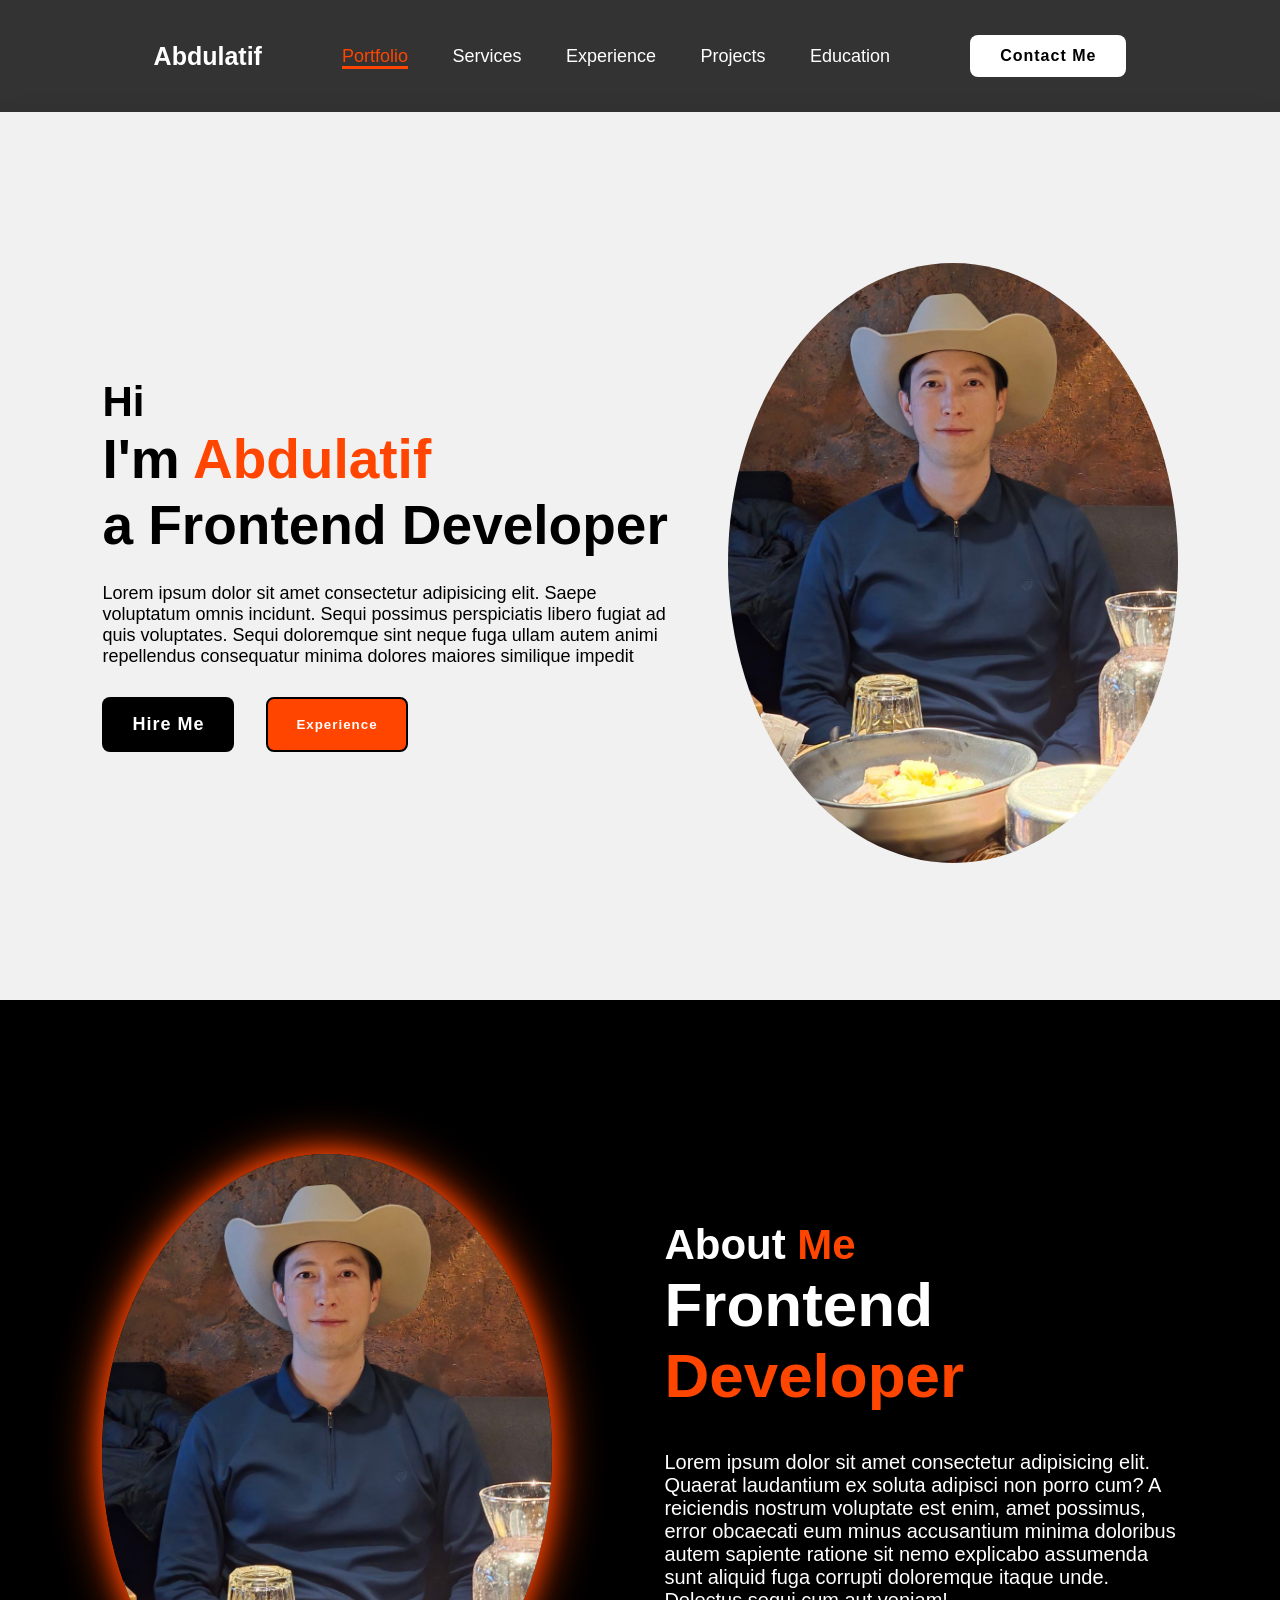
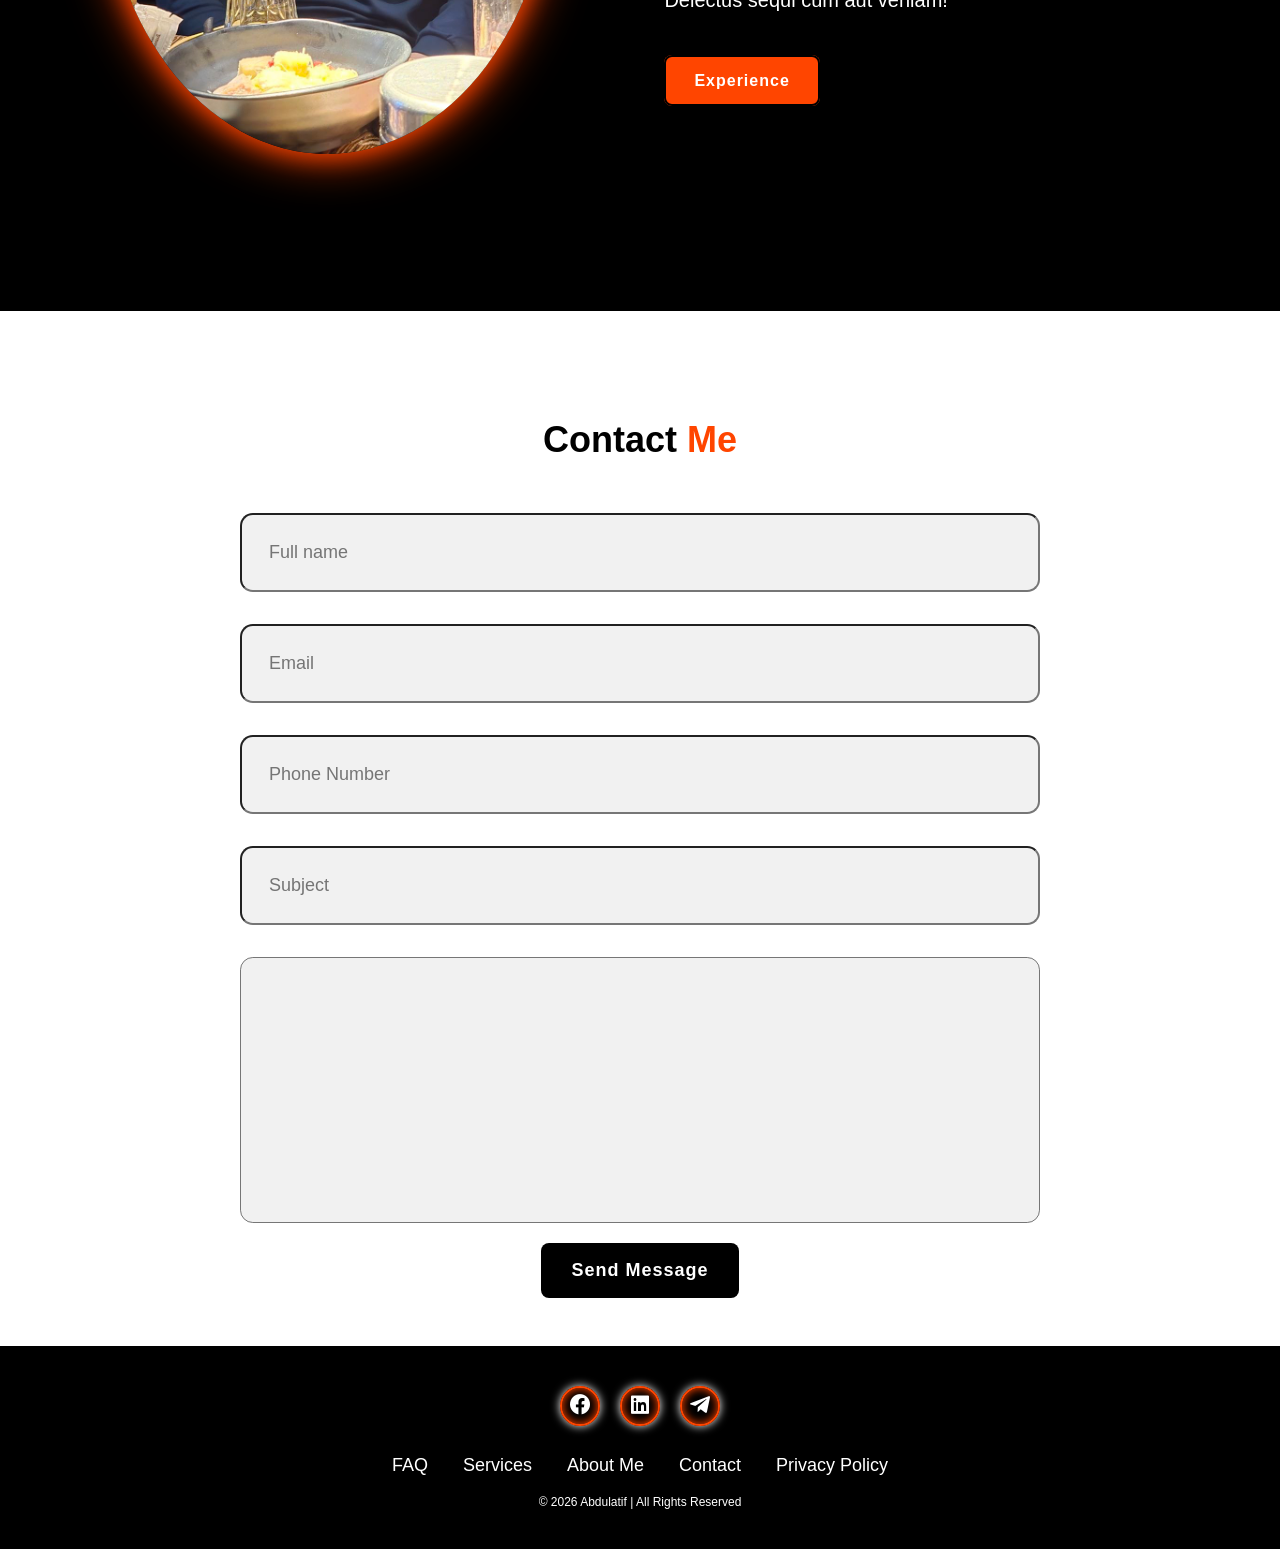
==== index.html @ a4d15653 "portfolio completed with html and css" ====
<!doctype html>
<html lang="en">
  <head>
    <meta charset="UTF-8" />
    <meta name="viewport" content="width=device-width, initial-scale=1.0" />
    <title>Portfolio Page</title>
    <link rel="stylesheet" href="./styles/style.css" />
    <link
      href="https://unpkg.com/boxicons@2.1.4/css/boxicons.min.css"
      rel="stylesheet"
    />
  </head>
  <body>
    <header class="header">
      <a href="#" class="logo">Abdu<span></span>latif</a>
      <nav class="navbar">
        <a href="#" class="active">Portfolio</a>
        <a href="#">Services</a>
        <a href="#">Experience</a>
        <a href="#">Projects</a>
        <a href="#">Education</a>
      </nav>
      <a href="#" class="contact">Contact Me</a>
    </header>
    <section class="home">
      <div class="home-content">
        <h3>Hi</h3>
        <h1>
          I'm <span>Abdulatif</span><br />
          a Frontend Developer
        </h1>
        <p>
          Lorem ipsum dolor sit amet consectetur adipisicing elit. Saepe
          voluptatum omnis incidunt. Sequi possimus perspiciatis libero fugiat
          ad quis voluptates. Sequi doloremque sint neque fuga ullam autem animi
          repellendus consequatur minima dolores maiores similique impedit
        </p>
        <div class="btn-box">
          <button class="btn-1">Hire Me</button>
          <button class="btn-2">Experience</button>
        </div>
      </div>
      <div class="img-box">
        <img src="./images/me.jpg" alt="" />
      </div>
    </section>
    <section class="about">
      <div class="about-img">
        <img src="./images/me.jpg" alt="" />
      </div>
      <div class="about-content">
        <h2 class="heading">About <span>Me</span></h2>
        <h3>Frontend <span>Developer</span></h3>
        <p>
          Lorem ipsum dolor sit amet consectetur adipisicing elit. Quaerat
          laudantium ex soluta adipisci non porro cum? A reiciendis nostrum
          voluptate est enim, amet possimus, error obcaecati eum minus
          accusantium minima doloribus autem sapiente ratione sit nemo explicabo
          assumenda sunt aliquid fuga corrupti doloremque itaque unde. Delectus
          sequi cum aut veniam!
        </p>
        <a href="#" class="btn-2">Experience</a>
      </div>
    </section>
      <section class="contact-form">
        <h2 class="contact-me">Contact <span>Me</span></h2>
        <form action="#">
          <div class="input-box">
            <input type="text" placeholder="Full name">
            <input type="email" placeholder="Email">
          </div>
          <div class="input-box">
            <input type="number" placeholder="Phone Number">
            <input type="text" placeholder="Subject">
          </div>
          <textarea name="" id="" cols="30" rows="10" placeholder="Your message">
          </textarea>
          <input type="submit" value="Send Message" class="btn-1">
        </form>
      </section>
      <footer class="footer">
        <div class="social">
          <a href=""><i class='bx bxl-facebook-circle'></i></a>
          <a href=""><i class='bx bxl-linkedin-square' ></i></a>
          <a href=""><i class='bx bxl-telegram' ></i></a>
        </div>
        <ul class="list">
          <li><a href="#">FAQ</a></li>
          <li><a href="#">Services</a></li>
          <li><a href="#">About Me</a></li>
          <li><a href="#">Contact</a></li>
          <li><a href="#">Privacy Policy</a></li>
        </ul>
        <p class="copyright">© 2026 Abdulatif | All Rights Reserved</p>
      </footer>
  </body>
</html>
---- styles/style.css ----
*{
    margin: 0;
    padding: 0;
    box-sizing: border-box;
    font-family: 'Poppins', sans-serif;
    text-decoration: none;
    list-style: none;

}
.header{
    position: fixed;
    top: 0;
    left: 0;
    width: 100%;
    padding: 35px 12%;
    background: rgba(0,0,0,0.8);
    backdrop-filter: blur(10px);
    display: flex;
    justify-content: space-between;
    align-items: center;
    z-index: 100;
}
.logo{
    font-size: 25px;
    color: white;
    font-weight: 600;
    transition: 0.3s ease;
}
.logo:hover{
    color:orangered;
    text-shadow: 0 0 25px orangered,
                 0 0 50px orangered;
    transform: scale(1.1);             
}
span{
    color:orangered;
}
.navbar a{
    font-size: 18px;
    color:white;
    font-weight: 500;
    margin: 0 20px;
    border-bottom: 3px solid transparent;
    transition: 0.3s ease;
}
.navbar a:hover,
.navbar a.active{
    color:orangered;
    border-bottom:3px solid orangered;
}
.contact{
    padding: 10px 28px;
    background-color: white;
    color: black;
    border: 2px solid transparent;
    border-radius: 8px;
    font-size: 16px;
    letter-spacing: 1px;
    font-weight: 600;
    transition: 0.3s ease;
}
.contact:hover{
    background-color:orangered;
    box-shadow: 0 0 25px orangered;
    color: white;
}
.home{
    margin-top: 100px;
    width: 100%;
    min-height: 100vh;
    background: rgb(241,241,241);
    display: flex;
    align-items:center;
    gap: 3em;
    padding: 30px 8% 0;
}
.home-content{
    max-width: 900px;
}
.home-content h3{
    font-size: 42px;
}
.home-content h1{
    font-size: 55px;
    line-height: 1.2;
}
.home-content p{
    font-size: 18px;
    margin: 25px 0 30px;
}
.btn-box{
    width: 345px;
    display: flex;
    gap: 2em;
}
.btn-1{
    padding: 15px 28px;
    background-color: black;
    color: white;
    border: 2px solid transparent;
    border-radius: 8px;
    font-size: 18px;
    letter-spacing: 1px;
    font-weight: 600;
}
.btn-1:hover{
    background-color: white;
    color: black;
    border: 2px solid black;
}
.btn-2{
    padding: 15px 28px;
    background-color:orangered;
    color: white;
    border: 2px solid black;
    border-radius: 8px;
    letter-spacing: 1px;
    font-weight: 600;
    transition: 0.3s ease;
    cursor: pointer;
}
.btn-2:hover{
    background-color: white;
    color: orangered;
}
.img-box img{
    border-radius: 50%;
    width: 450px;
}
::-webkit-scrollbar{
    width: 15px;
}
::-webkit-scrollbar-thumb{
    background-color: orangered;
}
::-webkit-scrollbar-track{
    background-color: rgba(0,0,0,0.6);
    width: 50px;
}
.about{
    display: flex;
    justify-content: center;
    align-items:center;
    padding: 12% 8%;
    gap: 7em;
    background: black;
}
.about-img img{
    position: relative;
    width: 450px;
    box-shadow: 0 0 25px orangered,
                0 0 50px orangered;
    border-radius: 50%;
}
.about-content h2{
    text-align: left;
    color: white;
    font-size: 42px;
}
.about-content h3{
    font-size: 62px;
    color: white;
}
.about-content p {
    color: white;
    font-size: 20px;
    margin: 2em 0 3em;
}
.contact-form h2{
    text-align: center;
    margin-top: 3em;
    margin-bottom: 1em;
    font-size: 36px;
}
.contact-form form{
    max-width: 50em;
    margin: 1rem auto;
    text-align: center;
    margin-bottom: 3em;
}
.contact-form form .input-box{
    display: flex;
    justify-content: center;
    flex-wrap: wrap;
}
.contact-form form .input-box input,
.contact-form form textarea{
    width: 100%;
    padding: 1.5em;
    font-size: 18px;
    color: black;
    background: rgb(241,241,241);
    border-radius: 0.8rem;
    margin: 1rem 0;
    resize: none;
}
.footer{
    position: relative;
    bottom: 0;
    width: 100%;
    padding: 40px 0;
    background: black;
}
.footer .social{
    text-align: center;
    padding-bottom: 25px;
    color: white;
}
.footer .social a{
    font-size: 24px;
    color: white;
    border: 2px solid orangered;
    width: 40px;
    height: 40px;
    line-height: 38px;
    display: inline-block;
    text-align: center;
    border-radius: 50%;
    margin: 0 8px;
    box-shadow: inset 0 0 10px orangered, 0 0 10px;
    transform: 0.3s ease;
}
.footer .social a:hover{
    transform: scale(1.2)translateY(-10px);
    color: orangered;
    border: 2px solid orangered;
}
.footer ul{
    margin-top: 0;
    padding: 0;
    font-size: 18px;
    line-height: 1.6;
    margin-bottom: 0;
    text-align: center;
}
.footer ul li a{
    color: white;
    border-bottom: 3px solid transparent;
    transition: 0.3s ease;
}
.footer ul li a:hover{
    border-bottom: 3px solid orangered;
}
.footer ul li{
    display: inline-block;
    padding: 0 15px;
}
.footer .copyright{
    margin-top: 15px;
    text-align: center;
    font-size: 12px;
    color: white;

}
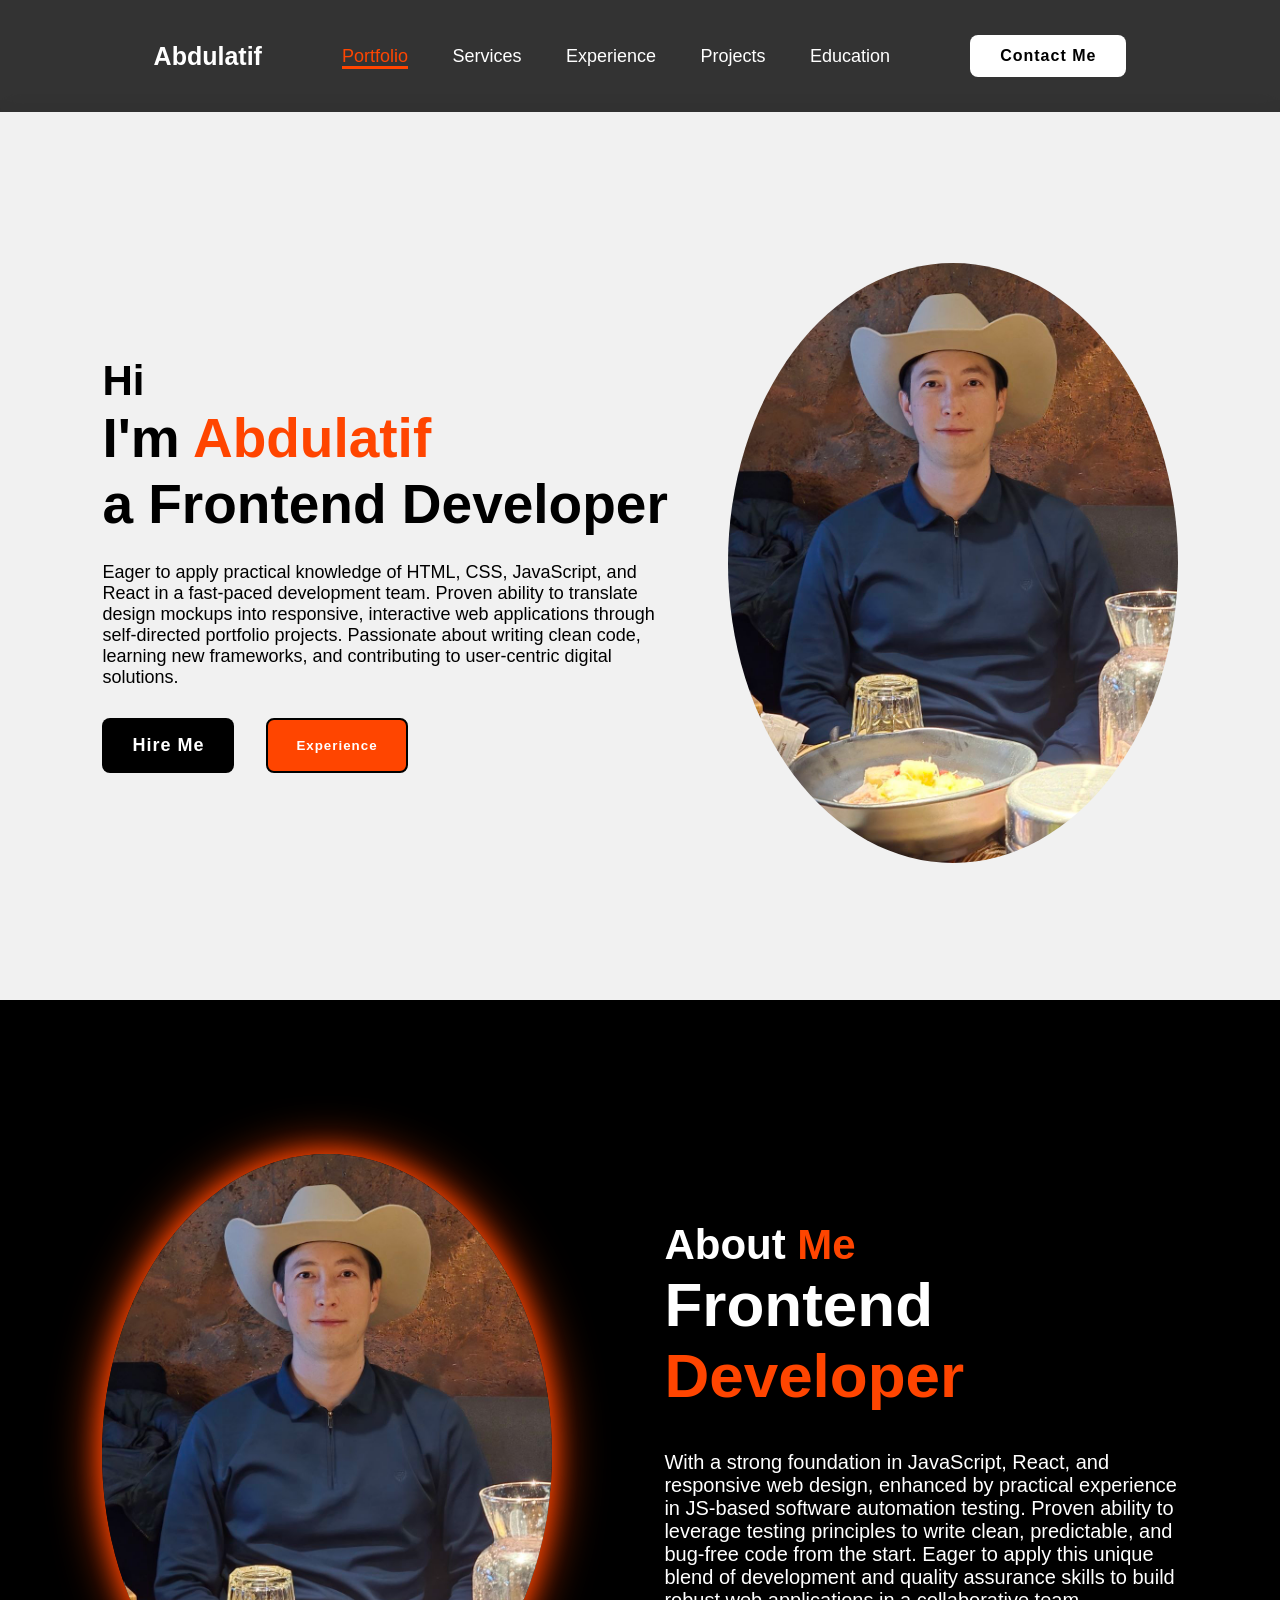
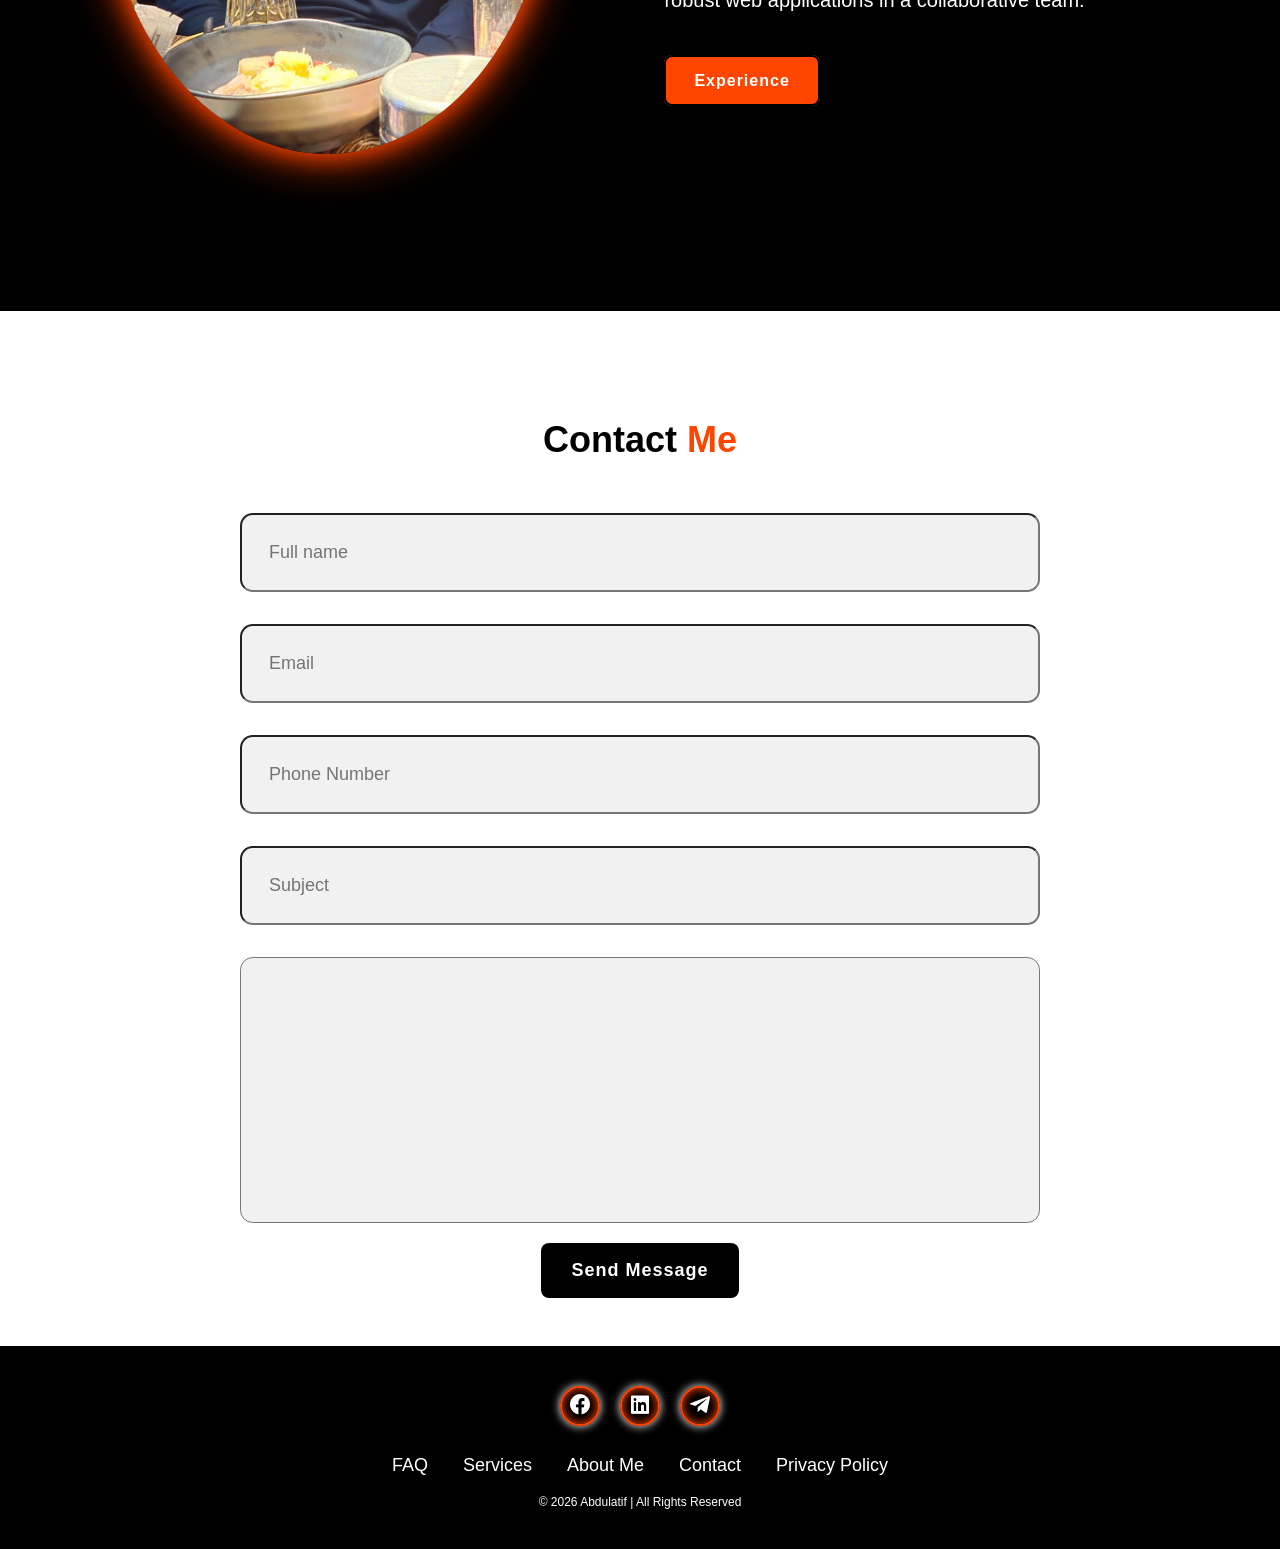
==== commit 2badbf6e: "Update index.html with recent frontend changes" ====
--- a/index.html
+++ b/index.html
@@ -30,10 +30,12 @@
           a Frontend Developer
         </h1>
         <p>
-          Lorem ipsum dolor sit amet consectetur adipisicing elit. Saepe
-          voluptatum omnis incidunt. Sequi possimus perspiciatis libero fugiat
-          ad quis voluptates. Sequi doloremque sint neque fuga ullam autem animi
-          repellendus consequatur minima dolores maiores similique impedit
+          Eager to apply practical knowledge of HTML, CSS, JavaScript, and React
+          in a fast-paced development team. Proven ability to translate design
+          mockups into responsive, interactive web applications through
+          self-directed portfolio projects. Passionate about writing clean code,
+          learning new frameworks, and contributing to user-centric digital
+          solutions.
         </p>
         <div class="btn-box">
           <button class="btn-1">Hire Me</button>
@@ -52,46 +54,47 @@
         <h2 class="heading">About <span>Me</span></h2>
         <h3>Frontend <span>Developer</span></h3>
         <p>
-          Lorem ipsum dolor sit amet consectetur adipisicing elit. Quaerat
-          laudantium ex soluta adipisci non porro cum? A reiciendis nostrum
-          voluptate est enim, amet possimus, error obcaecati eum minus
-          accusantium minima doloribus autem sapiente ratione sit nemo explicabo
-          assumenda sunt aliquid fuga corrupti doloremque itaque unde. Delectus
-          sequi cum aut veniam!
+          With a strong foundation in JavaScript,
+          React, and responsive web design, enhanced by practical experience in
+          JS-based software automation testing. Proven ability to leverage
+          testing principles to write clean, predictable, and bug-free code from
+          the start. Eager to apply this unique blend of development and quality
+          assurance skills to build robust web applications in a collaborative
+          team.
         </p>
         <a href="#" class="btn-2">Experience</a>
       </div>
     </section>
-      <section class="contact-form">
-        <h2 class="contact-me">Contact <span>Me</span></h2>
-        <form action="#">
-          <div class="input-box">
-            <input type="text" placeholder="Full name">
-            <input type="email" placeholder="Email">
-          </div>
-          <div class="input-box">
-            <input type="number" placeholder="Phone Number">
-            <input type="text" placeholder="Subject">
-          </div>
-          <textarea name="" id="" cols="30" rows="10" placeholder="Your message">
-          </textarea>
-          <input type="submit" value="Send Message" class="btn-1">
-        </form>
-      </section>
-      <footer class="footer">
-        <div class="social">
-          <a href=""><i class='bx bxl-facebook-circle'></i></a>
-          <a href=""><i class='bx bxl-linkedin-square' ></i></a>
-          <a href=""><i class='bx bxl-telegram' ></i></a>
+    <section class="contact-form">
+      <h2 class="contact-me">Contact <span>Me</span></h2>
+      <form action="#">
+        <div class="input-box">
+          <input type="text" placeholder="Full name" />
+          <input type="email" placeholder="Email" />
         </div>
-        <ul class="list">
-          <li><a href="#">FAQ</a></li>
-          <li><a href="#">Services</a></li>
-          <li><a href="#">About Me</a></li>
-          <li><a href="#">Contact</a></li>
-          <li><a href="#">Privacy Policy</a></li>
-        </ul>
-        <p class="copyright">© 2026 Abdulatif | All Rights Reserved</p>
-      </footer>
+        <div class="input-box">
+          <input type="number" placeholder="Phone Number" />
+          <input type="text" placeholder="Subject" />
+        </div>
+        <textarea name="" id="" cols="30" rows="10" placeholder="Your message">
+        </textarea>
+        <input type="submit" value="Send Message" class="btn-1" />
+      </form>
+    </section>
+    <footer class="footer">
+      <div class="social">
+        <a href=""><i class="bx bxl-facebook-circle"></i></a>
+        <a href=""><i class="bx bxl-linkedin-square"></i></a>
+        <a href=""><i class="bx bxl-telegram"></i></a>
+      </div>
+      <ul class="list">
+        <li><a href="#">FAQ</a></li>
+        <li><a href="#">Services</a></li>
+        <li><a href="#">About Me</a></li>
+        <li><a href="#">Contact</a></li>
+        <li><a href="#">Privacy Policy</a></li>
+      </ul>
+      <p class="copyright">© 2026 Abdulatif | All Rights Reserved</p>
+    </footer>
   </body>
 </html>
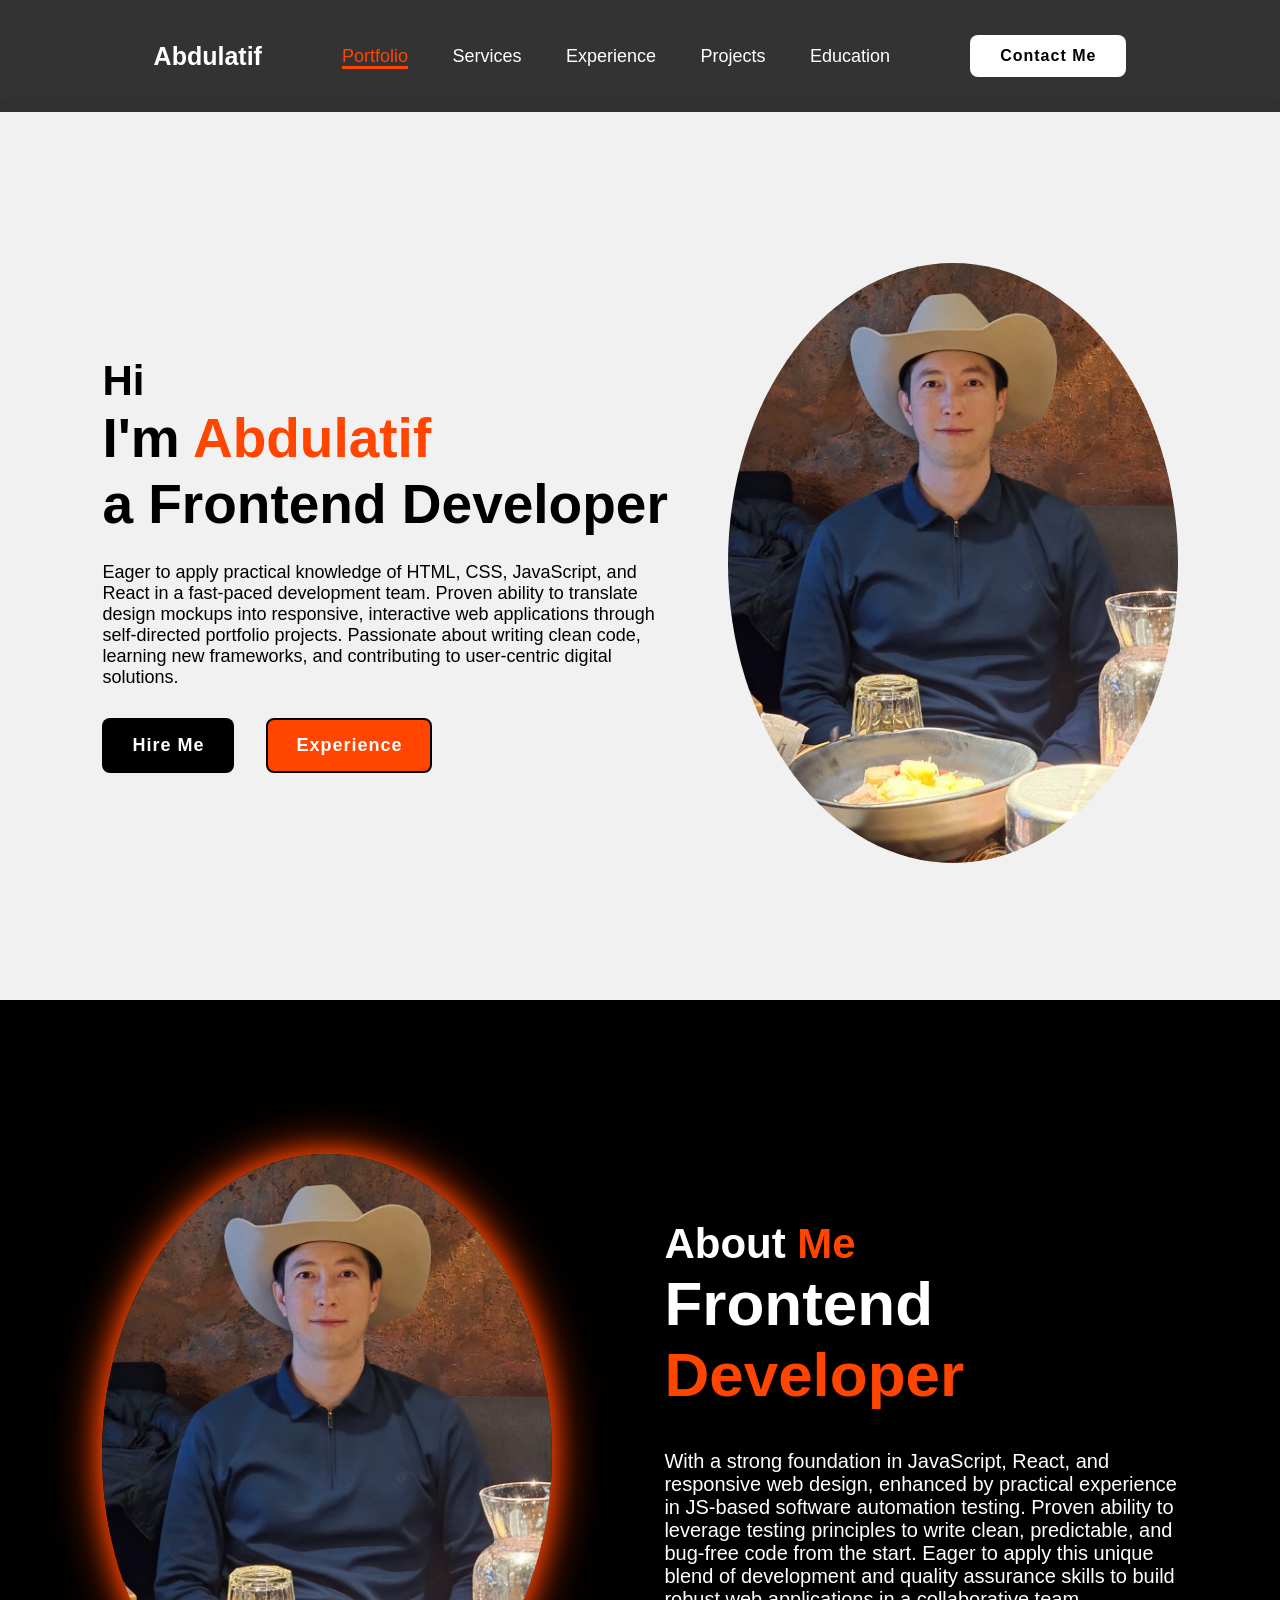
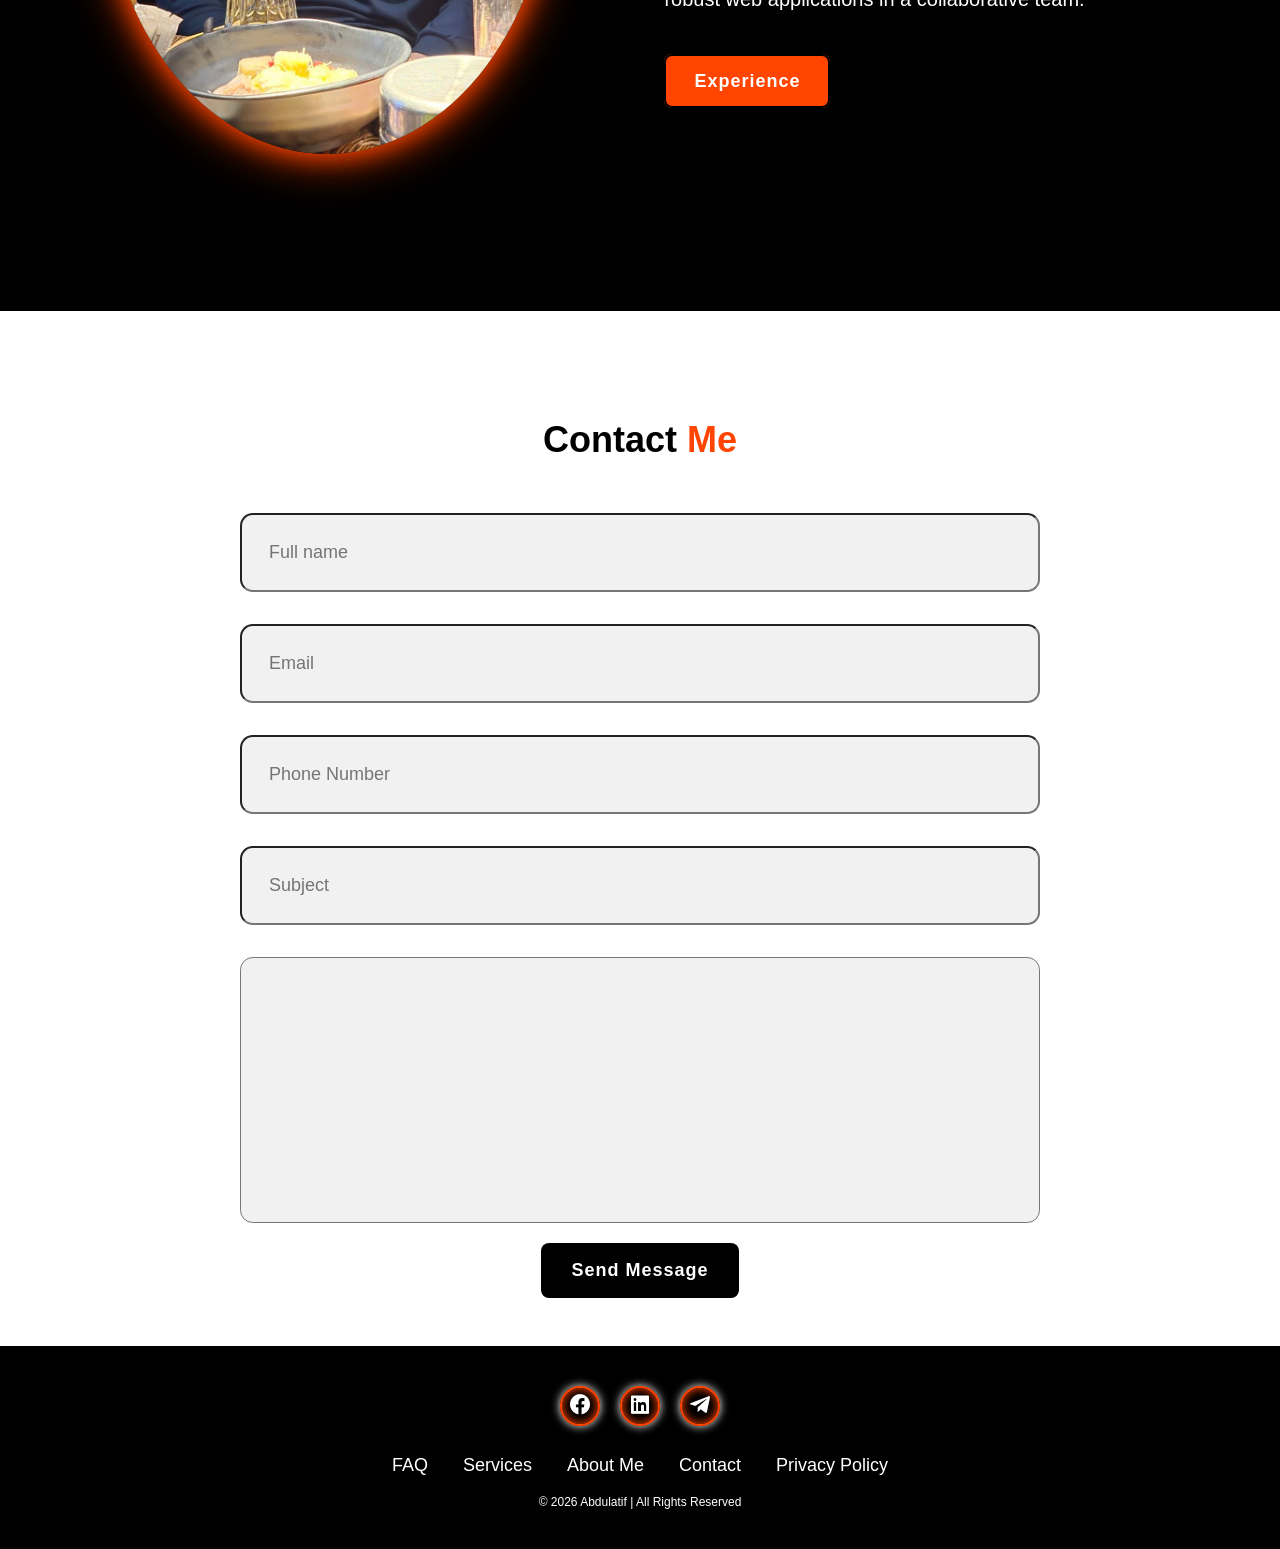
==== commit 335095e6: "projects added" ====
--- a/index.html
+++ b/index.html
@@ -15,12 +15,12 @@
       <a href="#" class="logo">Abdu<span></span>latif</a>
       <nav class="navbar">
         <a href="#" class="active">Portfolio</a>
-        <a href="#">Services</a>
-        <a href="#">Experience</a>
-        <a href="#">Projects</a>
-        <a href="#">Education</a>
+        <a href="./services.html" target="_blank">Services</a>
+        <a href="./experience.html" target="_blank">Experience</a>
+        <a href="./projects.html" target="_blank">Projects</a>
+        <a href="./education.html" target="_blank">Education</a>
       </nav>
-      <a href="#" class="contact">Contact Me</a>
+      <a href="#contact-forma" class="contact">Contact Me</a>
     </header>
     <section class="home">
       <div class="home-content">
@@ -38,8 +38,14 @@
           solutions.
         </p>
         <div class="btn-box">
-          <button class="btn-1">Hire Me</button>
-          <button class="btn-2">Experience</button>
+          <a href="#contact-forma">
+            <button class="btn-1">Hire Me</button>
+          </a>
+          
+          <a href="./experience.html" target="_blank" >
+            <button class="btn-2">Experience</button>
+          </a>
+          
         </div>
       </div>
       <div class="img-box">
@@ -62,10 +68,10 @@
           assurance skills to build robust web applications in a collaborative
           team.
         </p>
-        <a href="#" class="btn-2">Experience</a>
+        <a href="./experience.html" class="btn-2" target="_blank">Experience</a>
       </div>
     </section>
-    <section class="contact-form">
+    <section class="contact-form" id="contact-forma" >
       <h2 class="contact-me">Contact <span>Me</span></h2>
       <form action="#">
         <div class="input-box">
@@ -83,13 +89,13 @@
     </section>
     <footer class="footer">
       <div class="social">
-        <a href=""><i class="bx bxl-facebook-circle"></i></a>
-        <a href=""><i class="bx bxl-linkedin-square"></i></a>
-        <a href=""><i class="bx bxl-telegram"></i></a>
+        <a href="https://www.facebook.com/" target="_blank"><i class="bx bxl-facebook-circle"></i></a>
+        <a href="https://www.linkedin.com/feed/" target="_blank"><i class="bx bxl-linkedin-square"></i></a>
+        <a href="https://web.telegram.org/k/" target="_blank"><i class="bx bxl-telegram"></i></a>
       </div>
       <ul class="list">
         <li><a href="#">FAQ</a></li>
-        <li><a href="#">Services</a></li>
+        <li><a href="./services.html" target="_blank" >Services</a></li>
         <li><a href="#">About Me</a></li>
         <li><a href="#">Contact</a></li>
         <li><a href="#">Privacy Policy</a></li>
--- a/styles/style.css
+++ b/styles/style.css
@@ -115,6 +115,7 @@
     border: 2px solid black;
     border-radius: 8px;
     letter-spacing: 1px;
+    font-size: 18px;
     font-weight: 600;
     transition: 0.3s ease;
     cursor: pointer;
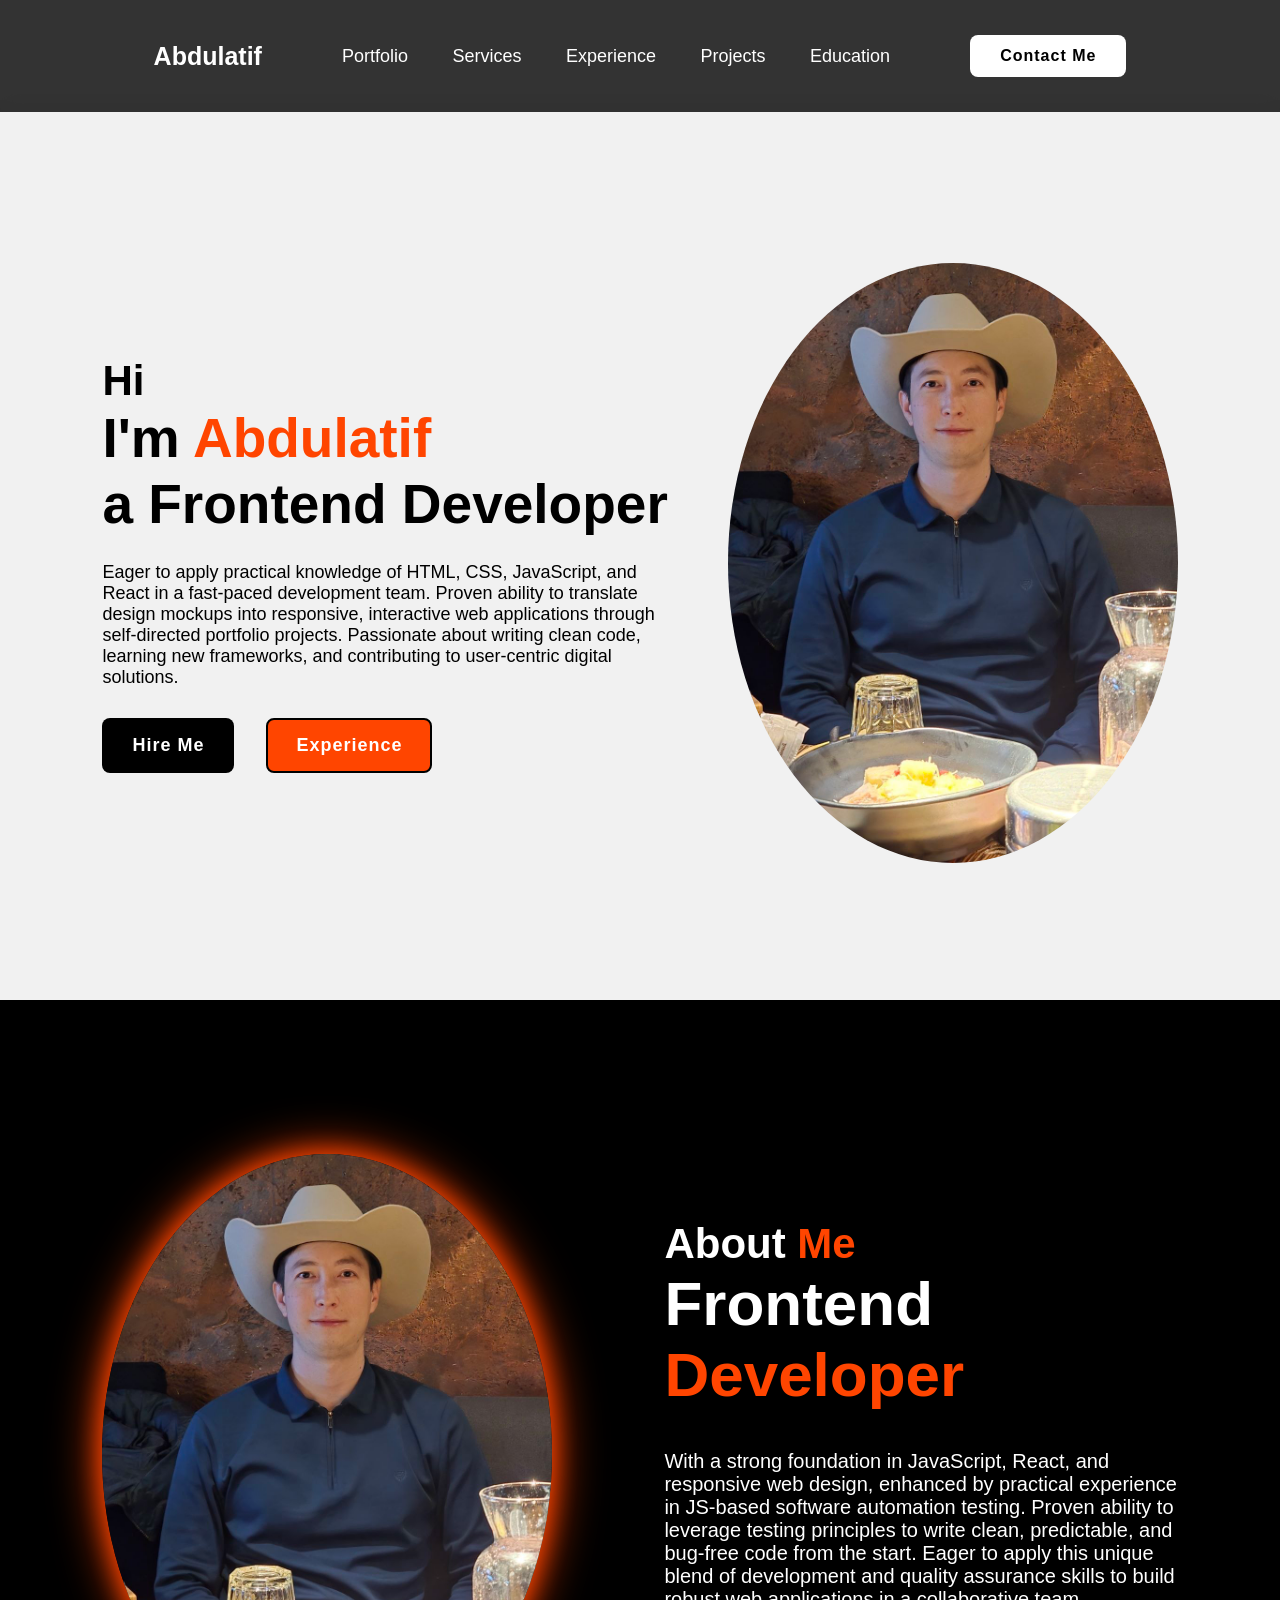
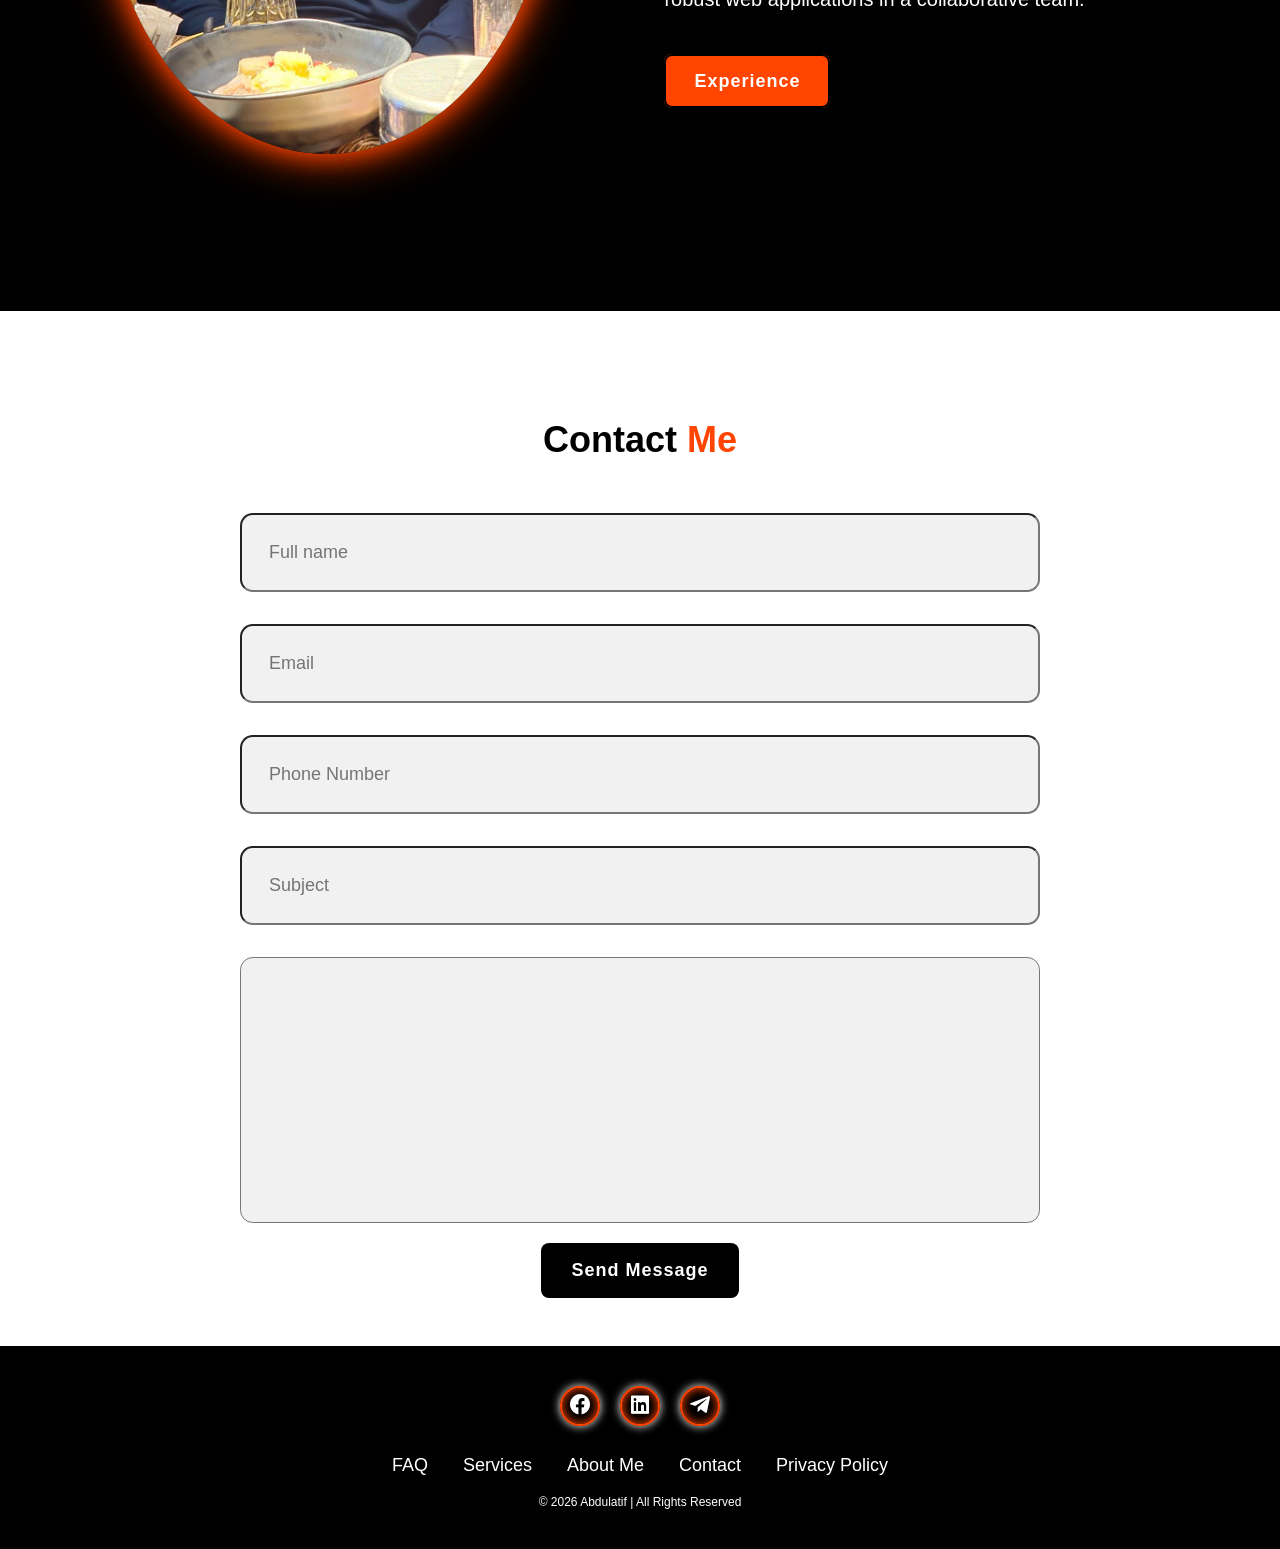
==== commit ed110364: "header added to other files" ====
--- a/index.html
+++ b/index.html
@@ -15,10 +15,10 @@
       <a href="#" class="logo">Abdu<span></span>latif</a>
       <nav class="navbar">
         <a href="#" class="active">Portfolio</a>
-        <a href="./services.html" target="_blank">Services</a>
-        <a href="./experience.html" target="_blank">Experience</a>
-        <a href="./projects.html" target="_blank">Projects</a>
-        <a href="./education.html" target="_blank">Education</a>
+        <a href="./services.html">Services</a>
+        <a href="./experience.html">Experience</a>
+        <a href="./projects.html">Projects</a>
+        <a href="./education.html">Education</a>
       </nav>
       <a href="#contact-forma" class="contact">Contact Me</a>
     </header>
@@ -68,7 +68,7 @@
           assurance skills to build robust web applications in a collaborative
           team.
         </p>
-        <a href="./experience.html" class="btn-2" target="_blank">Experience</a>
+        <a href="./experience.html" class="btn-2">Experience</a>
       </div>
     </section>
     <section class="contact-form" id="contact-forma" >
--- a/styles/style.css
+++ b/styles/style.css
@@ -43,8 +43,8 @@
     border-bottom: 3px solid transparent;
     transition: 0.3s ease;
 }
-.navbar a:hover,
-.navbar a.active{
+.navbar a:hover
+{
     color:orangered;
     border-bottom:3px solid orangered;
 }
